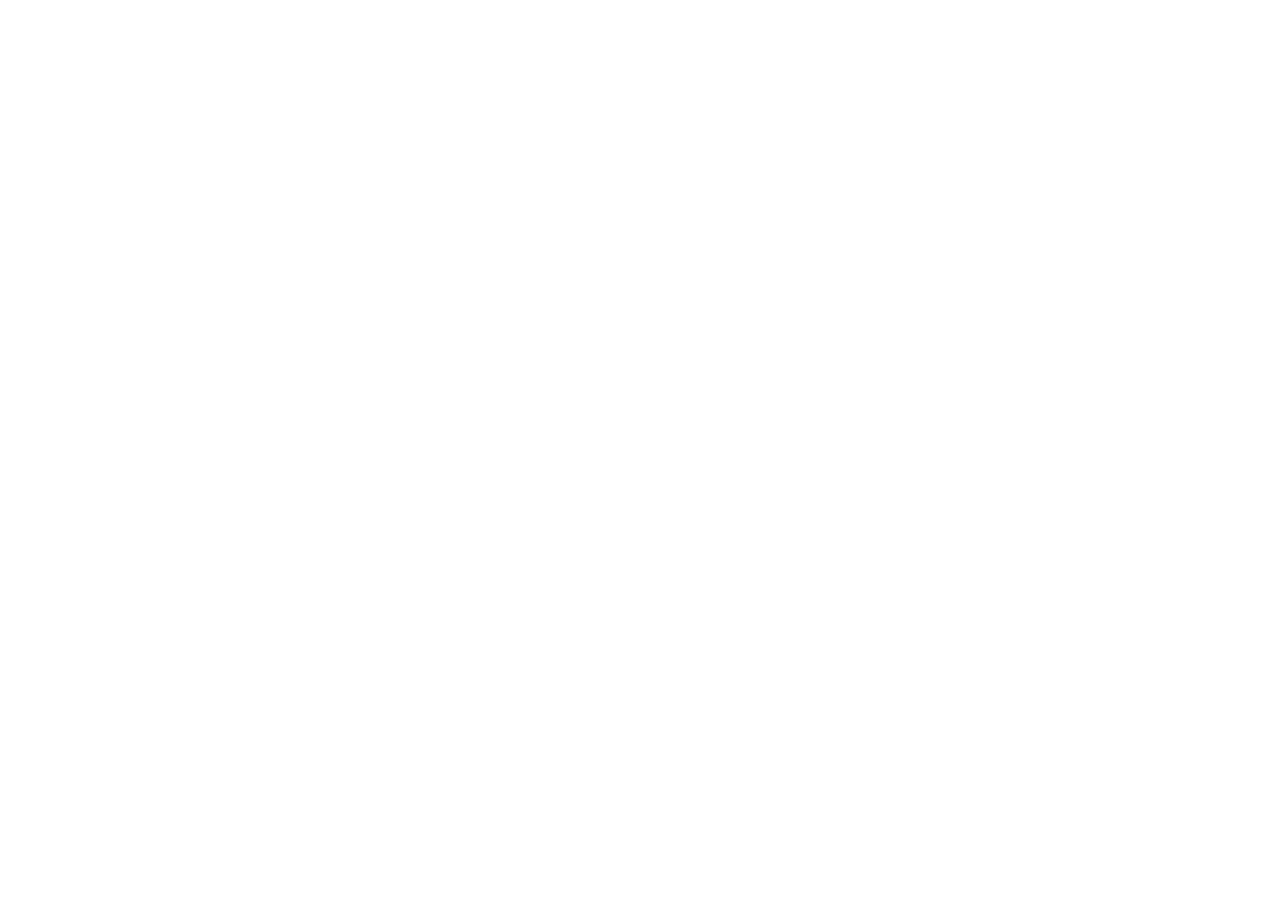
==== sign-up/index.html @ fdd366fe "Added sign-up page" ====
<!DOCTYPE html>
<html lang="en">
  <head>
    <meta charset="UTF-8" />
    <meta name="viewport" content="width=device-width, initial-scale=1.0" />
    <title>Registracija</title>
  </head>
  <body></body>
</html>
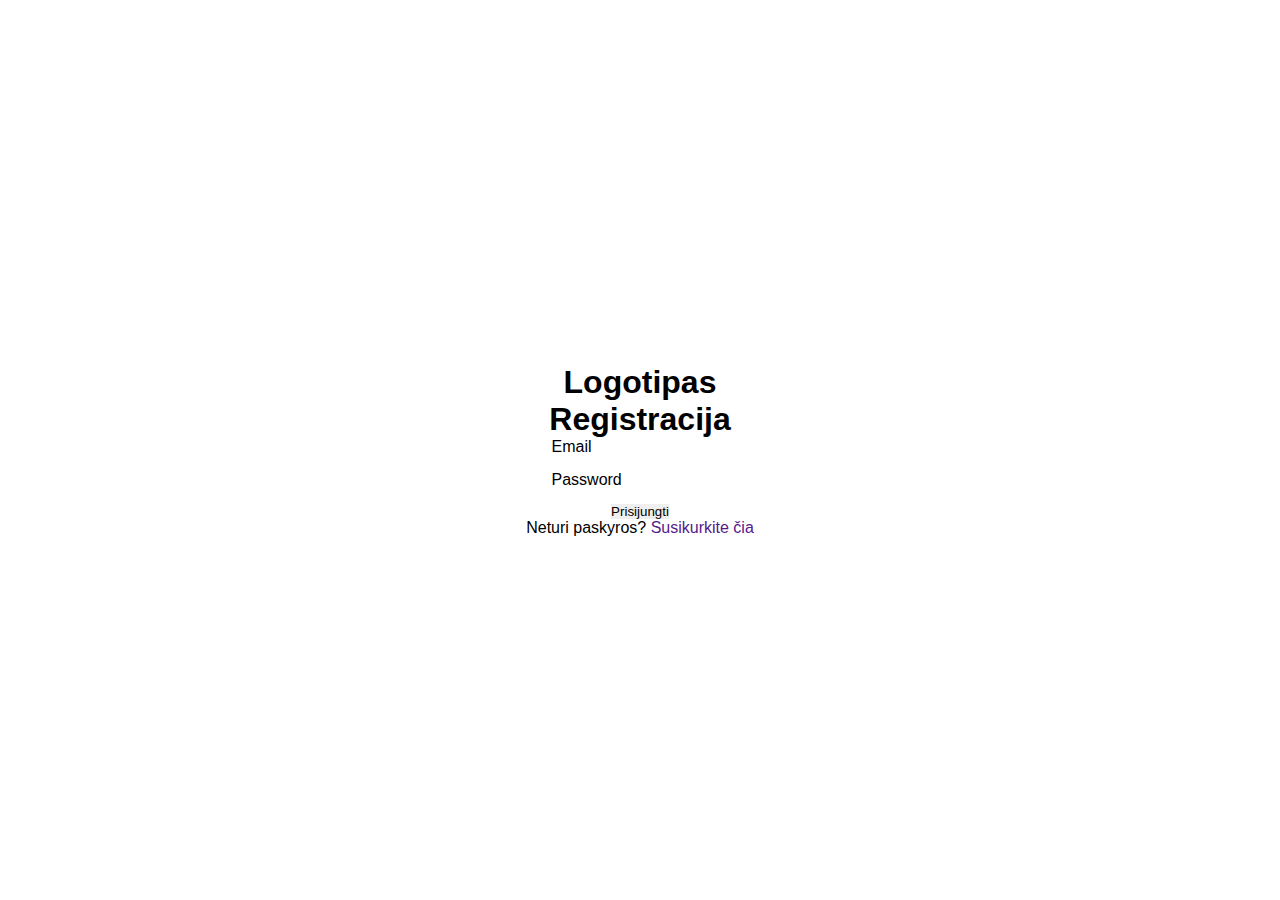
==== commit 0c30d298: "signup html ui started" ====
--- a/sign-up/index.html
+++ b/sign-up/index.html
@@ -3,7 +3,32 @@
   <head>
     <meta charset="UTF-8" />
     <meta name="viewport" content="width=device-width, initial-scale=1.0" />
+    <link rel="stylesheet" href="/styles/general.css" />
+    <link rel="stylesheet" href="styles/sign-up.css" />
     <title>Registracija</title>
   </head>
-  <body></body>
+  <body>
+    <div class="widthContainer">
+      <form action="">
+        <div class="logoContainer">
+          <h1>Logotipas</h1>
+        </div>
+
+        <h1>Registracija</h1>
+
+        <label>
+          Email
+          <input type="email" />
+        </label>
+        <label>
+          Password
+          <input type="password" />
+        </label>
+
+        <button>Prisijungti</button>
+
+        <p>Neturi paskyros? <a href="">Susikurkite čia</a></p>
+      </form>
+    </div>
+  </body>
 </html>
--- a/styles/general.css
+++ b/styles/general.css
@@ -0,0 +1,63 @@
+:root {
+  --light-gray: #a2a7ad;
+  --medium-gray: #3d3d3d;
+  --dark-gray: #2c2e33;
+  --dominance-color: #3074f0;
+  --dominance2-color: #164bad;
+}
+
+*,
+body {
+  margin: 0;
+  padding: 0;
+  box-sizing: border-box;
+  user-select: none;
+}
+
+.widthContainer {
+  max-width: 1600px;
+  margin: 0 auto;
+  padding: 0 90px;
+}
+
+a {
+  text-decoration: none;
+  font-family: "Roboto", sans-serif;
+}
+
+h1,
+h2,
+h3,
+h4,
+h5,
+h6 {
+  font-family: "Roboto", sans-serif;
+}
+
+p {
+  font-family: "Roboto", sans-serif;
+}
+
+span {
+  font-family: "Roboto", sans-serif;
+}
+
+label {
+  font-family: "Roboto", sans-serif;
+}
+
+input {
+  font-family: "Roboto", sans-serif;
+}
+
+button {
+  outline: none;
+  border: none;
+  cursor: pointer;
+  font-family: "Roboto", sans-serif;
+}
+
+input {
+  border: 0;
+  outline: none;
+}
--- a/sign-up/styles/sign-up.css
+++ b/sign-up/styles/sign-up.css
@@ -0,0 +1,23 @@
+body {
+  .widthContainer {
+    height: 100vh;
+    display: flex;
+    justify-content: center;
+    align-items: center;
+
+    form {
+      display: flex;
+      justify-content: center;
+      align-items: center;
+      flex-direction: column;
+
+      label {
+        display: flex;
+        flex-direction: column;
+
+        input {
+        }
+      }
+    }
+  }
+}
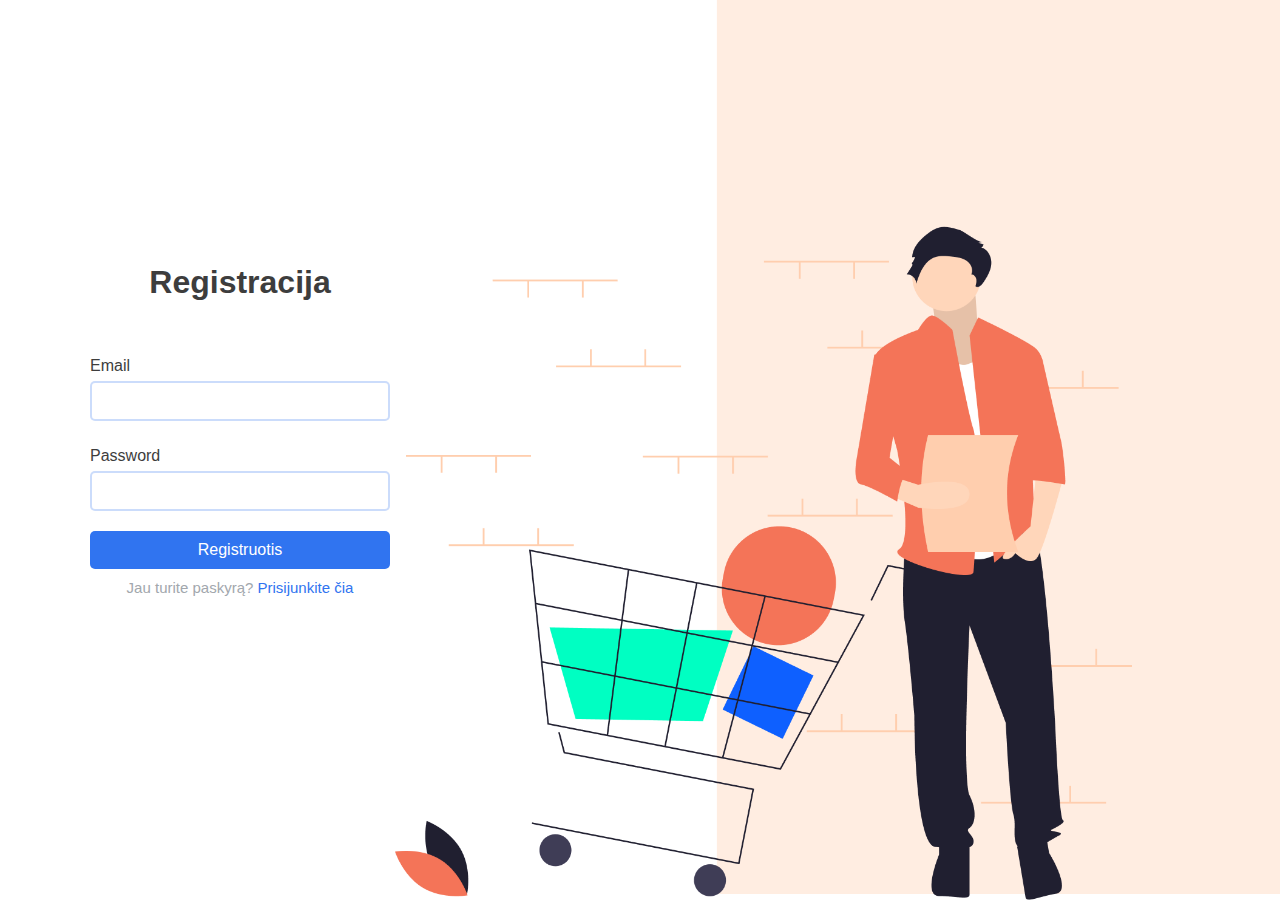
==== commit 76f03a8a: "finished signup page ui" ====
--- a/sign-up/index.html
+++ b/sign-up/index.html
@@ -10,11 +10,7 @@
   <body>
     <div class="widthContainer">
       <form action="">
-        <div class="logoContainer">
-          <h1>Logotipas</h1>
-        </div>
-
-        <h1>Registracija</h1>
+        <h1 class="headerName">Registracija</h1>
 
         <label>
           Email
@@ -25,9 +21,9 @@
           <input type="password" />
         </label>
 
-        <button>Prisijungti</button>
+        <button>Registruotis</button>
 
-        <p>Neturi paskyros? <a href="">Susikurkite čia</a></p>
+        <p>Jau turite paskyrą? <a href="">Prisijunkite čia</a></p>
       </form>
     </div>
   </body>
--- a/sign-up/styles/sign-up.css
+++ b/sign-up/styles/sign-up.css
@@ -1,8 +1,12 @@
 body {
+  background-image: url("/sign-up/assets/images/image.png");
+  background-size: contain;
+  background-repeat: no-repeat;
+  background-position: right;
+
   .widthContainer {
     height: 100vh;
     display: flex;
-    justify-content: center;
     align-items: center;
 
     form {
@@ -11,11 +15,74 @@
       align-items: center;
       flex-direction: column;
 
+      .headerName {
+        margin-bottom: 50px;
+        color: var(--medium-gray);
+      }
+
       label {
         display: flex;
         flex-direction: column;
+        margin-bottom: 20px;
+        line-height: 30px;
+        color: var(--medium-gray);
 
         input {
+          border: 2px solid #3074f040;
+          padding: 10px;
+          border-radius: 5px;
+          width: 300px;
+          height: 40px;
+          font-size: 16px;
+        }
+      }
+
+      button {
+        padding: 10px 40px;
+        border-radius: 5px;
+        width: 100%;
+        font-size: 16px;
+        background-color: var(--dominance-color);
+        color: #fff;
+        margin-bottom: 10px;
+        transition: all 0.2s ease-in-out;
+      }
+
+      button:hover {
+        background-color: var(--dominance2-color);
+      }
+
+      p {
+        font-size: 15px;
+        color: var(--light-gray);
+        padding-bottom: 40px;
+
+        a {
+          color: var(--dominance-color);
+          transition: all 0.2s ease-in-out;
+        }
+
+        a:hover {
+          color: var(--dominance2-color);
+        }
+      }
+
+      .orContainer {
+        position: relative;
+        margin-top: 40px;
+        width: 100%;
+        height: 2px;
+        background-color: var(--light-gray);
+        border-radius: 5px;
+
+        span {
+          position: absolute;
+          top: 50%;
+          left: 50%;
+          transform: translate(-50%, -50%);
+          background-color: white;
+          padding: 30px;
+          color: var(--light-gray);
         }
       }
     }
